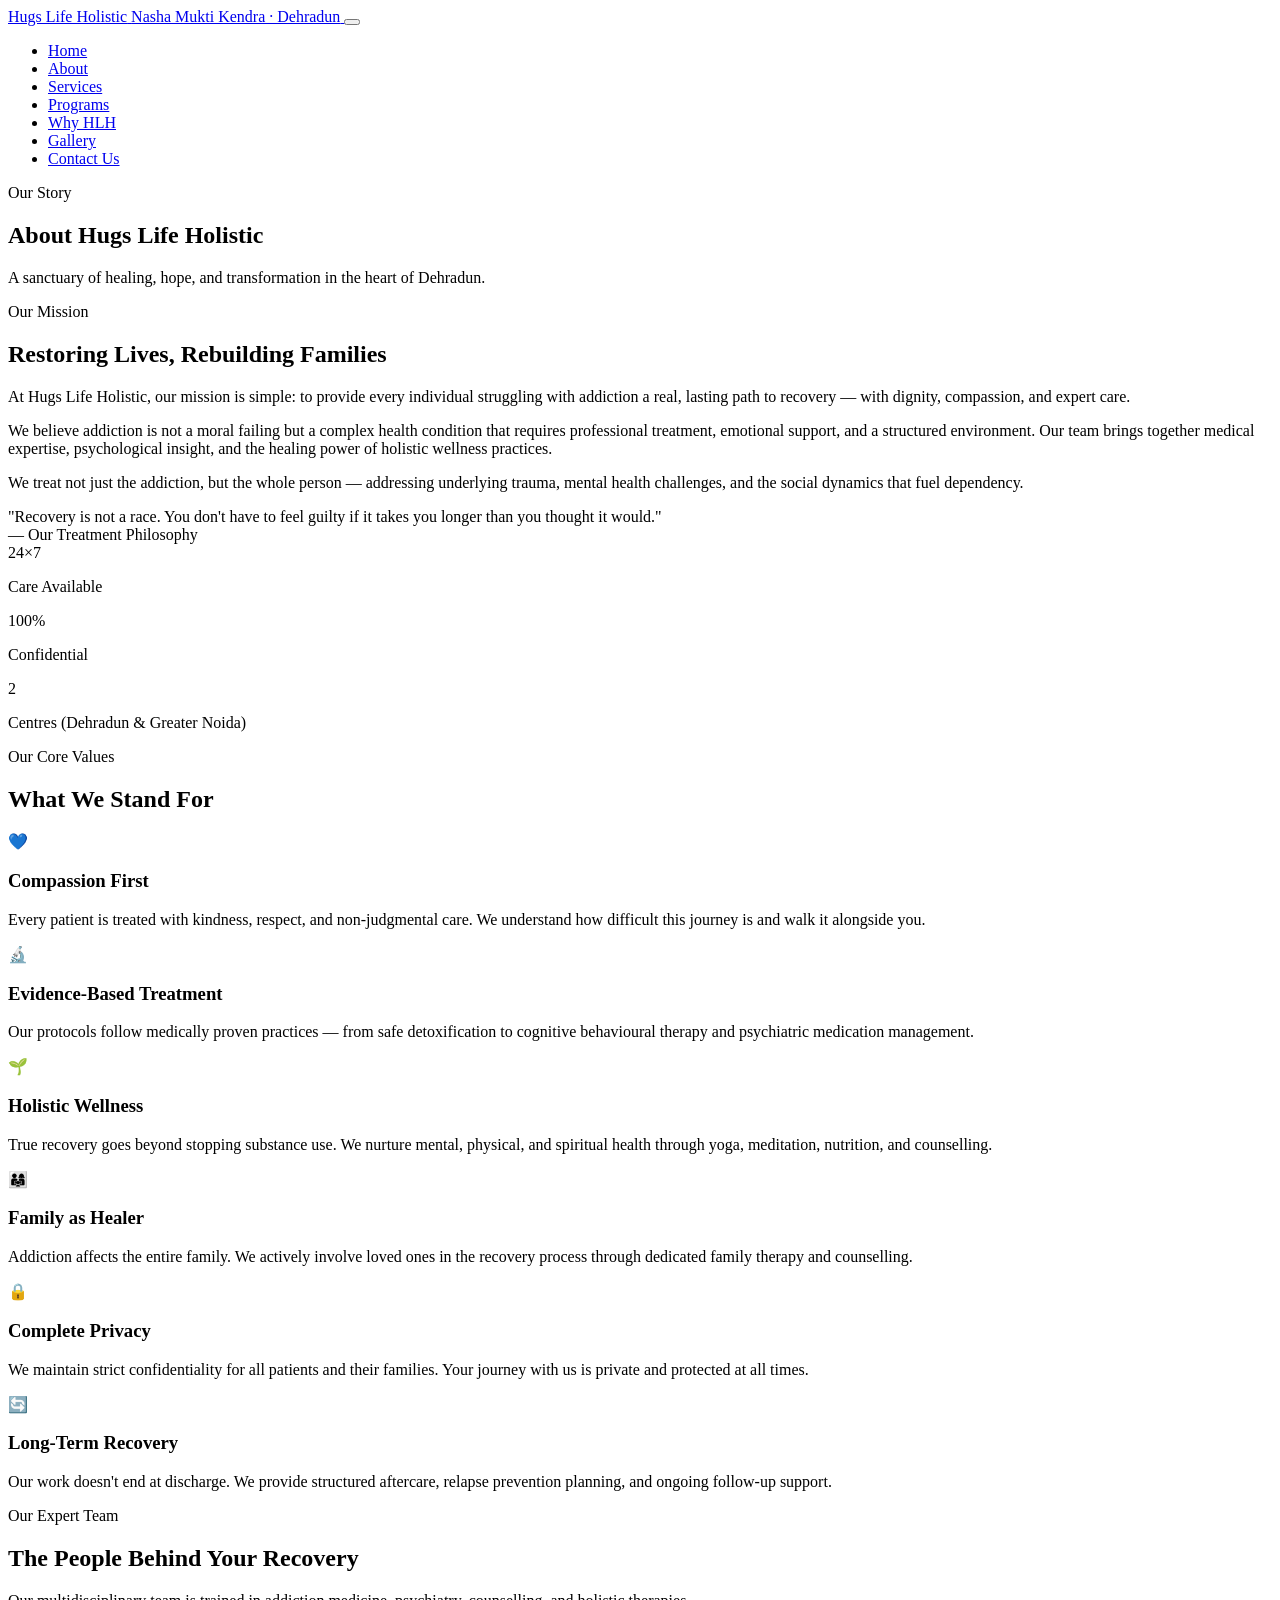
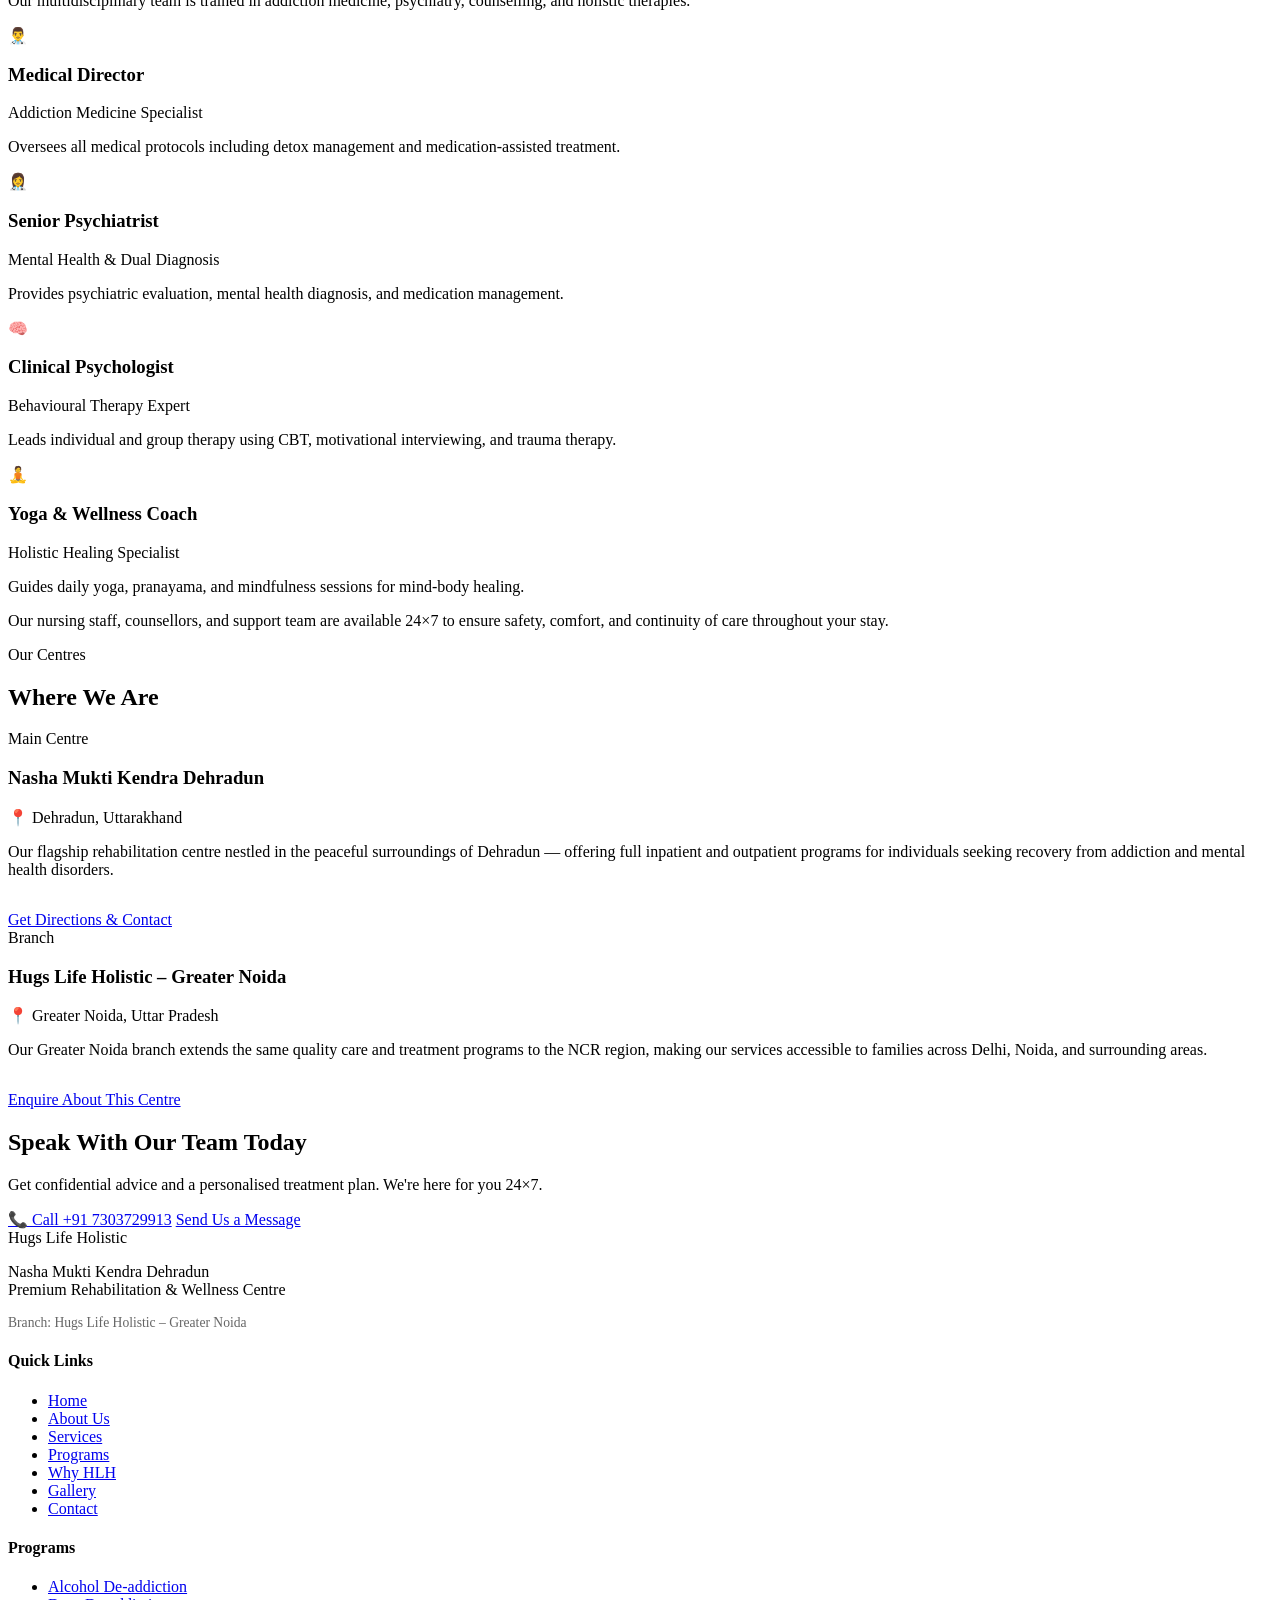
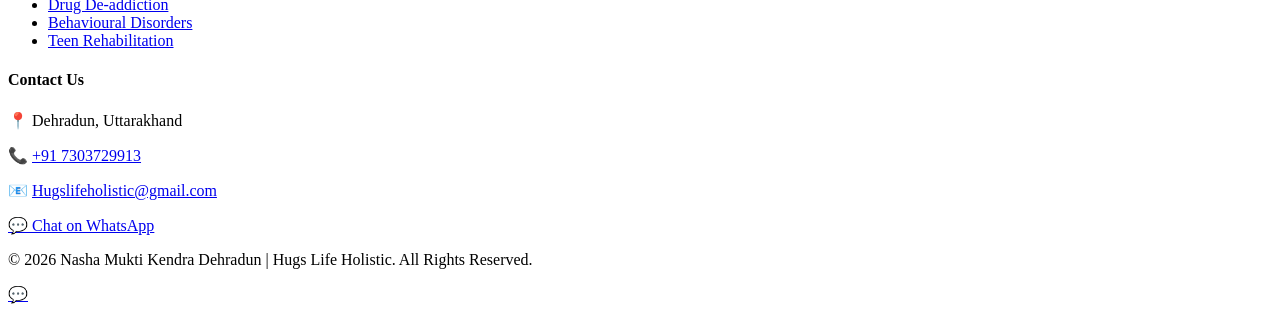
==== about.html @ ad721ff1 "Add files via upload" ====
<!DOCTYPE html>
<html lang="en">
<head>
<meta charset="UTF-8">
<meta name="viewport" content="width=device-width, initial-scale=1.0">
<title>About Us | Hugs Life Holistic – Nasha Mukti Kendra Dehradun</title>
<meta name="description" content="Learn about Hugs Life Holistic – our mission, values, and expert team dedicated to addiction recovery and holistic rehabilitation in Dehradun.">
<link rel="preconnect" href="https://fonts.googleapis.com">
<link rel="preconnect" href="https://fonts.gstatic.com" crossorigin>
<link href="https://fonts.googleapis.com/css2?family=Playfair+Display:wght@400;600;700&family=DM+Sans:wght@300;400;500;600&display=swap" rel="stylesheet">
<link rel="stylesheet" href="assets/style.css">
</head>
<body>

<nav class="navbar" id="navbar">
  <div class="nav-container">
    <a href="index.html" class="nav-logo">
      <span class="logo-main">Hugs Life Holistic</span>
      <span class="logo-sub">Nasha Mukti Kendra · Dehradun</span>
    </a>
    <button class="hamburger" id="hamburger" aria-label="Menu">
      <span></span><span></span><span></span>
    </button>
    <ul class="nav-links" id="navLinks">
      <li><a href="index.html">Home</a></li>
      <li><a href="about.html" class="active">About</a></li>
      <li><a href="services.html">Services</a></li>
      <li><a href="programs.html">Programs</a></li>
      <li><a href="why-hlh.html">Why HLH</a></li>
      <li><a href="gallery.html">Gallery</a></li>
      <li><a href="contact.html" class="nav-cta">Contact Us</a></li>
    </ul>
  </div>
</nav>

<!-- PAGE HERO -->
<section class="page-hero">
  <div class="container">
    <span class="section-tag">Our Story</span>
    <h1 class="page-hero-title">About Hugs Life Holistic</h1>
    <p class="page-hero-desc">A sanctuary of healing, hope, and transformation in the heart of Dehradun.</p>
  </div>
</section>

<!-- MISSION -->
<section class="section">
  <div class="container two-col">
    <div class="col-text fade-in">
      <span class="section-tag">Our Mission</span>
      <h2 class="section-title">Restoring Lives, Rebuilding Families</h2>
      <p>At Hugs Life Holistic, our mission is simple: to provide every individual struggling with addiction a real, lasting path to recovery — with dignity, compassion, and expert care.</p>
      <p>We believe addiction is not a moral failing but a complex health condition that requires professional treatment, emotional support, and a structured environment. Our team brings together medical expertise, psychological insight, and the healing power of holistic wellness practices.</p>
      <p>We treat not just the addiction, but the whole person — addressing underlying trauma, mental health challenges, and the social dynamics that fuel dependency.</p>
    </div>
    <div class="col-visual fade-in">
      <div class="visual-block">
        <div class="visual-quote">"Recovery is not a race. You don't have to feel guilty if it takes you longer than you thought it would."</div>
        <div class="visual-author">— Our Treatment Philosophy</div>
      </div>
      <div class="visual-stats-row">
        <div class="v-stat"><span>24×7</span><p>Care Available</p></div>
        <div class="v-stat"><span>100%</span><p>Confidential</p></div>
        <div class="v-stat"><span>2</span><p>Centres (Dehradun & Greater Noida)</p></div>
      </div>
    </div>
  </div>
</section>

<!-- VALUES -->
<section class="section bg-light">
  <div class="container">
    <div class="section-header fade-in">
      <span class="section-tag">Our Core Values</span>
      <h2 class="section-title">What We Stand For</h2>
    </div>
    <div class="values-grid fade-in">
      <div class="value-card">
        <div class="value-icon">💙</div>
        <h3>Compassion First</h3>
        <p>Every patient is treated with kindness, respect, and non-judgmental care. We understand how difficult this journey is and walk it alongside you.</p>
      </div>
      <div class="value-card">
        <div class="value-icon">🔬</div>
        <h3>Evidence-Based Treatment</h3>
        <p>Our protocols follow medically proven practices — from safe detoxification to cognitive behavioural therapy and psychiatric medication management.</p>
      </div>
      <div class="value-card">
        <div class="value-icon">🌱</div>
        <h3>Holistic Wellness</h3>
        <p>True recovery goes beyond stopping substance use. We nurture mental, physical, and spiritual health through yoga, meditation, nutrition, and counselling.</p>
      </div>
      <div class="value-card">
        <div class="value-icon">👨‍👩‍👧</div>
        <h3>Family as Healer</h3>
        <p>Addiction affects the entire family. We actively involve loved ones in the recovery process through dedicated family therapy and counselling.</p>
      </div>
      <div class="value-card">
        <div class="value-icon">🔒</div>
        <h3>Complete Privacy</h3>
        <p>We maintain strict confidentiality for all patients and their families. Your journey with us is private and protected at all times.</p>
      </div>
      <div class="value-card">
        <div class="value-icon">🔄</div>
        <h3>Long-Term Recovery</h3>
        <p>Our work doesn't end at discharge. We provide structured aftercare, relapse prevention planning, and ongoing follow-up support.</p>
      </div>
    </div>
  </div>
</section>

<!-- TEAM -->
<section class="section">
  <div class="container">
    <div class="section-header fade-in">
      <span class="section-tag">Our Expert Team</span>
      <h2 class="section-title">The People Behind Your Recovery</h2>
      <p class="section-desc">Our multidisciplinary team is trained in addiction medicine, psychiatry, counselling, and holistic therapies.</p>
    </div>
    <div class="team-grid fade-in">
      <div class="team-card">
        <div class="team-avatar">👨‍⚕️</div>
        <h3>Medical Director</h3>
        <p class="team-role">Addiction Medicine Specialist</p>
        <p>Oversees all medical protocols including detox management and medication-assisted treatment.</p>
      </div>
      <div class="team-card">
        <div class="team-avatar">👩‍⚕️</div>
        <h3>Senior Psychiatrist</h3>
        <p class="team-role">Mental Health & Dual Diagnosis</p>
        <p>Provides psychiatric evaluation, mental health diagnosis, and medication management.</p>
      </div>
      <div class="team-card">
        <div class="team-avatar">🧠</div>
        <h3>Clinical Psychologist</h3>
        <p class="team-role">Behavioural Therapy Expert</p>
        <p>Leads individual and group therapy using CBT, motivational interviewing, and trauma therapy.</p>
      </div>
      <div class="team-card">
        <div class="team-avatar">🧘</div>
        <h3>Yoga & Wellness Coach</h3>
        <p class="team-role">Holistic Healing Specialist</p>
        <p>Guides daily yoga, pranayama, and mindfulness sessions for mind-body healing.</p>
      </div>
    </div>
    <p class="team-note fade-in">Our nursing staff, counsellors, and support team are available 24×7 to ensure safety, comfort, and continuity of care throughout your stay.</p>
  </div>
</section>

<!-- BRANCHES -->
<section class="section bg-light">
  <div class="container">
    <div class="section-header fade-in">
      <span class="section-tag">Our Centres</span>
      <h2 class="section-title">Where We Are</h2>
    </div>
    <div class="branches-grid fade-in">
      <div class="branch-card primary-branch">
        <div class="branch-badge">Main Centre</div>
        <h3>Nasha Mukti Kendra Dehradun</h3>
        <p>📍 Dehradun, Uttarakhand</p>
        <p>Our flagship rehabilitation centre nestled in the peaceful surroundings of Dehradun — offering full inpatient and outpatient programs for individuals seeking recovery from addiction and mental health disorders.</p>
        <a href="contact.html" class="btn-primary" style="margin-top:1rem;display:inline-block">Get Directions & Contact</a>
      </div>
      <div class="branch-card">
        <div class="branch-badge secondary">Branch</div>
        <h3>Hugs Life Holistic – Greater Noida</h3>
        <p>📍 Greater Noida, Uttar Pradesh</p>
        <p>Our Greater Noida branch extends the same quality care and treatment programs to the NCR region, making our services accessible to families across Delhi, Noida, and surrounding areas.</p>
        <a href="contact.html" class="btn-outline" style="margin-top:1rem;display:inline-block">Enquire About This Centre</a>
      </div>
    </div>
  </div>
</section>

<!-- CTA -->
<section class="cta-banner">
  <div class="container">
    <div class="cta-content fade-in">
      <h2>Speak With Our Team Today</h2>
      <p>Get confidential advice and a personalised treatment plan. We're here for you 24×7.</p>
      <div class="cta-actions">
        <a href="tel:+917303729913" class="btn-white">📞 Call +91 7303729913</a>
        <a href="contact.html" class="btn-outline-white">Send Us a Message</a>
      </div>
    </div>
  </div>
</section>

<footer class="footer">
  <div class="container footer-grid">
    <div class="footer-brand">
      <div class="footer-logo">Hugs Life Holistic</div>
      <p>Nasha Mukti Kendra Dehradun<br>Premium Rehabilitation & Wellness Centre</p>
      <p style="margin-top:0.5rem;font-size:0.85rem;opacity:0.6">Branch: Hugs Life Holistic – Greater Noida</p>
    </div>
    <div class="footer-links">
      <h4>Quick Links</h4>
      <ul>
        <li><a href="index.html">Home</a></li>
        <li><a href="about.html">About Us</a></li>
        <li><a href="services.html">Services</a></li>
        <li><a href="programs.html">Programs</a></li>
        <li><a href="why-hlh.html">Why HLH</a></li>
        <li><a href="gallery.html">Gallery</a></li>
        <li><a href="contact.html">Contact</a></li>
      </ul>
    </div>
    <div class="footer-links">
      <h4>Programs</h4>
      <ul>
        <li><a href="programs.html">Alcohol De-addiction</a></li>
        <li><a href="programs.html">Drug De-addiction</a></li>
        <li><a href="programs.html">Behavioural Disorders</a></li>
        <li><a href="programs.html">Teen Rehabilitation</a></li>
      </ul>
    </div>
    <div class="footer-contact">
      <h4>Contact Us</h4>
      <p>📍 Dehradun, Uttarakhand</p>
      <p>📞 <a href="tel:+917303729913">+91 7303729913</a></p>
      <p>📧 <a href="mailto:Hugslifeholistic@gmail.com">Hugslifeholistic@gmail.com</a></p>
      <a href="https://wa.me/917303729913" class="whatsapp-btn" target="_blank">💬 Chat on WhatsApp</a>
    </div>
  </div>
  <div class="footer-bottom">
    <p>© 2026 Nasha Mukti Kendra Dehradun | Hugs Life Holistic. All Rights Reserved.</p>
  </div>
</footer>

<a href="https://wa.me/917303729913" class="floating-wa" target="_blank" title="WhatsApp Us">💬</a>
<script src="assets/main.js"></script>
</body>
</html>
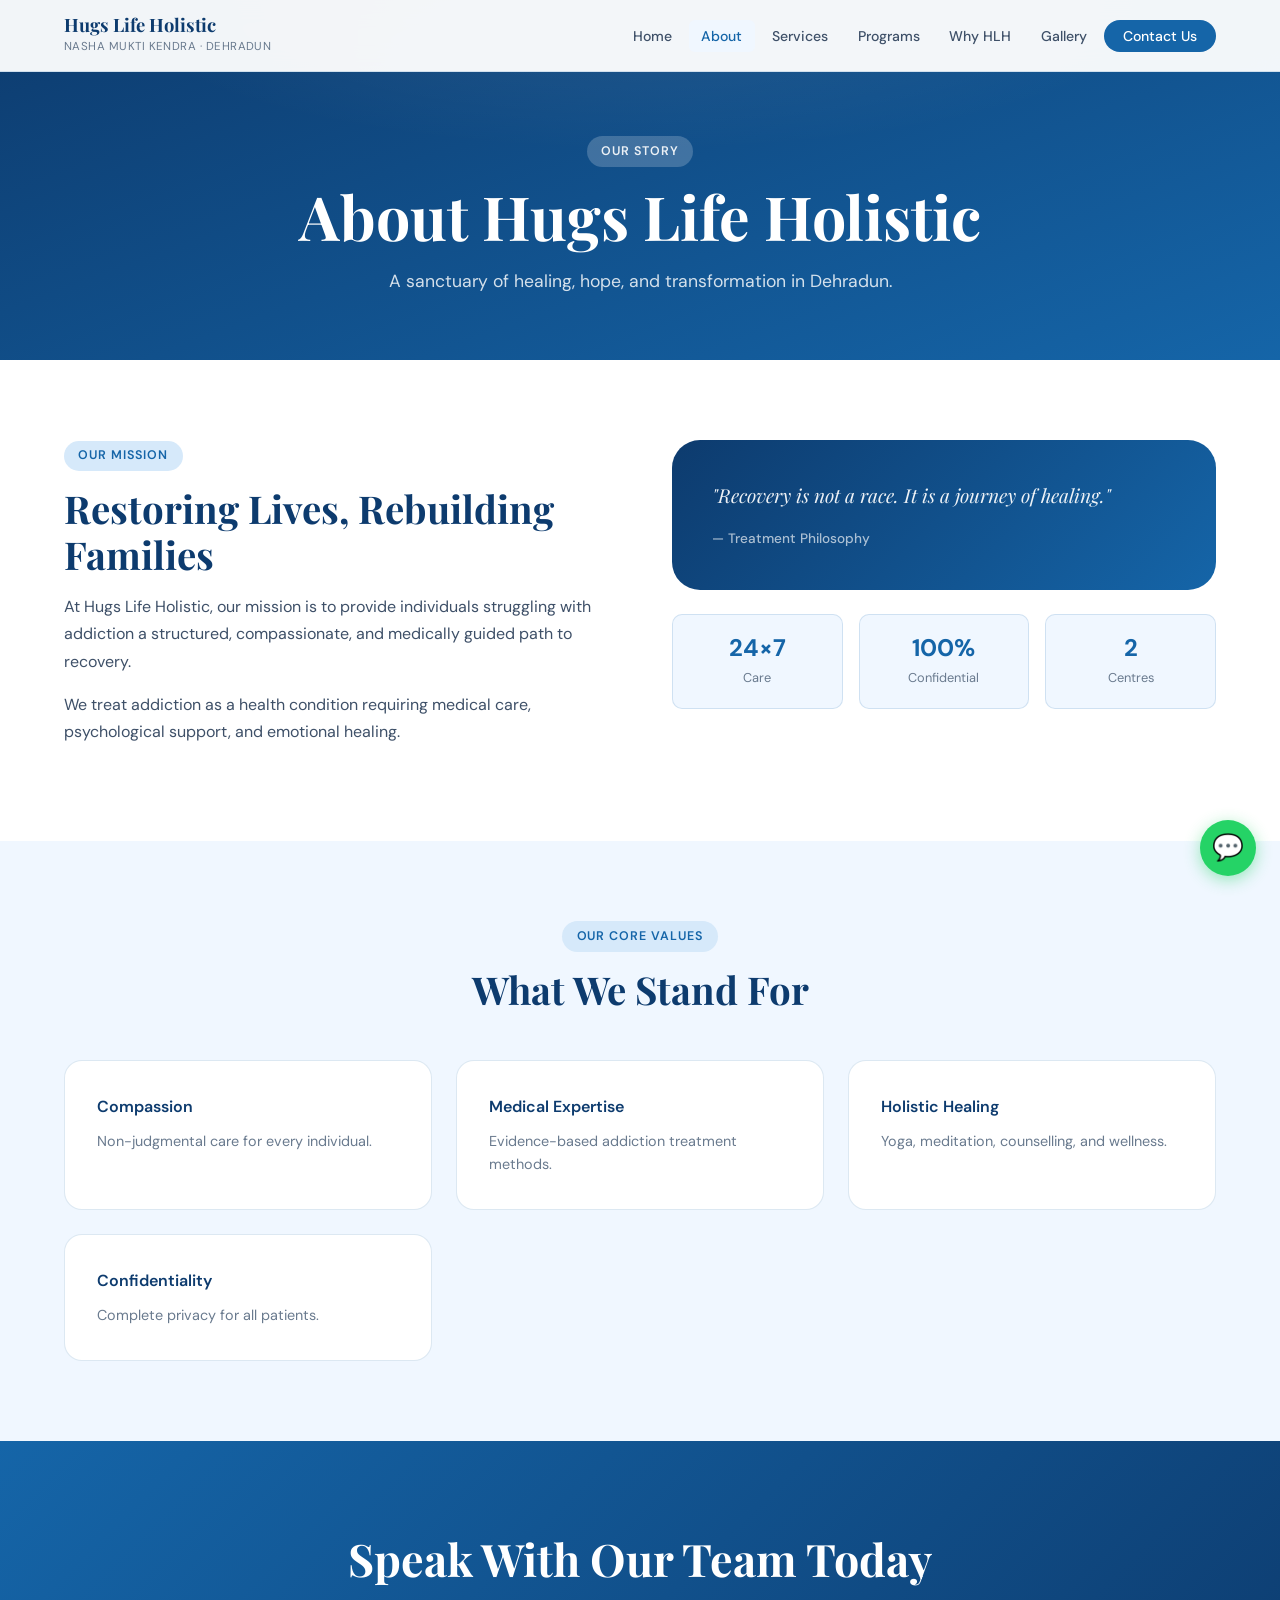
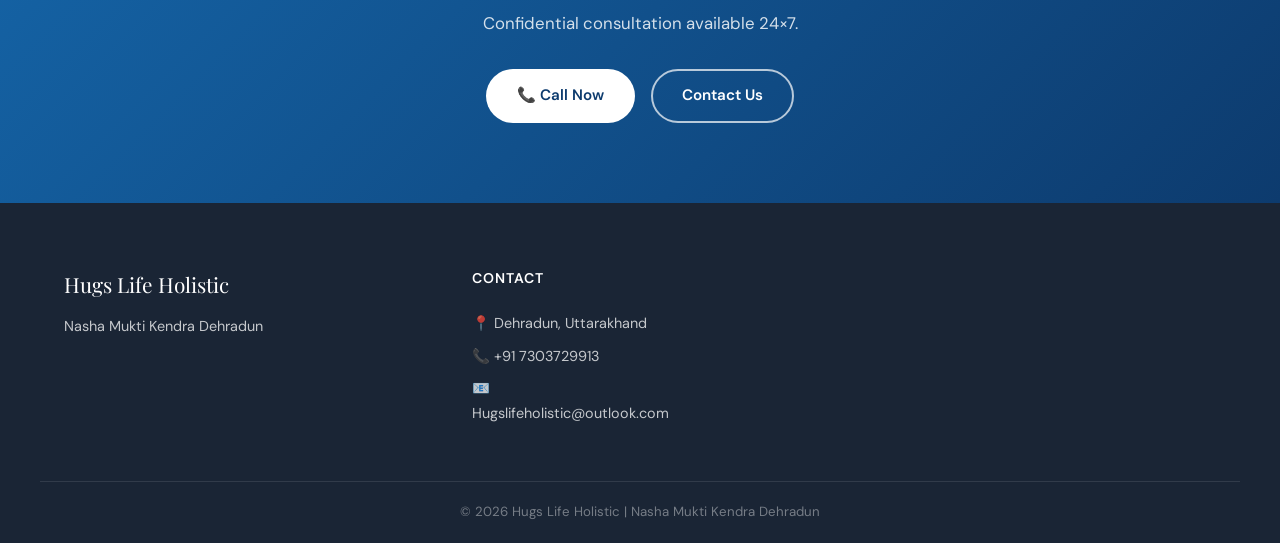
==== commit b58d8760: "Add canonical link to about.html Added canonical link for SEO optimization." ====
--- a/about.html
+++ b/about.html
@@ -1,15 +1,42 @@
 <!DOCTYPE html>
 <html lang="en">
 <head>
-<meta charset="UTF-8">
-<meta name="viewport" content="width=device-width, initial-scale=1.0">
-<title>About Us | Hugs Life Holistic – Nasha Mukti Kendra Dehradun</title>
-<meta name="description" content="Learn about Hugs Life Holistic – our mission, values, and expert team dedicated to addiction recovery and holistic rehabilitation in Dehradun.">
-<link rel="preconnect" href="https://fonts.googleapis.com">
-<link rel="preconnect" href="https://fonts.gstatic.com" crossorigin>
-<link href="https://fonts.googleapis.com/css2?family=Playfair+Display:wght@400;600;700&family=DM+Sans:wght@300;400;500;600&display=swap" rel="stylesheet">
-<link rel="stylesheet" href="assets/style.css">
+  <!-- Google tag (gtag.js) -->
+  <script async src="https://www.googletagmanager.com/gtag/js?id=G-EETZX2Q4TB"></script>
+  <script>
+    window.dataLayer = window.dataLayer || [];
+    function gtag(){dataLayer.push(arguments);}
+    gtag('js', new Date());
+    gtag('config', 'G-EETZX2Q4TB');
+  </script>
+
+  <link rel="icon" href="assets/favicon.png" type="image/png">
+
+  <meta charset="UTF-8">
+  <meta name="viewport" content="width=device-width, initial-scale=1.0">
+
+  <!-- SEO TITLE -->
+  <title>About Hugs Life Holistic | Best Nasha Mukti Kendra in Dehradun – Rehab & Recovery Centre</title>
+  <link rel="canonical" href="https://mcmasnu.github.io/Nashamuktikendradehradun/about.html">
+
+  <!-- SEO DESCRIPTION -->
+  <meta name="description" content="Learn about Hugs Life Holistic, a leading Nasha Mukti Kendra in Dehradun offering expert drug and alcohol addiction treatment, holistic rehabilitation, psychiatric care, and long-term recovery support.">
+
+  <!-- SEO KEYWORDS -->
+  <meta name="keywords" content="about nasha mukti kendra dehradun, rehab centre dehradun, alcohol rehab dehradun, drug de addiction centre dehradun, best rehab in dehradun, addiction treatment india, holistic rehab centre">
+
+  <!-- GEO SEO -->
+  <meta name="geo.region" content="IN-UK">
+  <meta name="geo.placename" content="Dehradun">
+  <meta name="author" content="Hugs Life Holistic">
+
+  <link rel="preconnect" href="https://fonts.googleapis.com">
+  <link rel="preconnect" href="https://fonts.gstatic.com" crossorigin>
+  <link href="https://fonts.googleapis.com/css2?family=Playfair+Display:wght@400;600;700&family=DM+Sans:wght@300;400;500;600&display=swap" rel="stylesheet">
+
+  <link rel="stylesheet" href="assets/style.css">
 </head>
+
 <body>
 
 <nav class="navbar" id="navbar">
@@ -38,8 +65,20 @@
   <div class="container">
     <span class="section-tag">Our Story</span>
     <h1 class="page-hero-title">About Hugs Life Holistic</h1>
-    <p class="page-hero-desc">A sanctuary of healing, hope, and transformation in the heart of Dehradun.</p>
+    <p class="page-hero-desc">A sanctuary of healing, hope, and transformation in Dehradun.</p>
   </div>
+</section>
+
+<!-- SEO CONTENT (HIDDEN FOR GOOGLE CONTEXT) -->
+<section style="display:none">
+  <h2>About Nasha Mukti Kendra in Dehradun</h2>
+  <p>Hugs Life Holistic provides professional addiction treatment in Dehradun including alcohol rehab, drug de-addiction, detoxification, counselling, and psychiatric care.</p>
+
+  <h2>Best Rehab Centre in Dehradun</h2>
+  <p>We offer structured recovery programs designed for long-term healing through medical and holistic approaches.</p>
+
+  <h2>Alcohol & Drug Rehabilitation Services</h2>
+  <p>Our programs focus on safe detox, mental health support, relapse prevention, and family counselling.</p>
 </section>
 
 <!-- MISSION -->
@@ -48,19 +87,19 @@
     <div class="col-text fade-in">
       <span class="section-tag">Our Mission</span>
       <h2 class="section-title">Restoring Lives, Rebuilding Families</h2>
-      <p>At Hugs Life Holistic, our mission is simple: to provide every individual struggling with addiction a real, lasting path to recovery — with dignity, compassion, and expert care.</p>
-      <p>We believe addiction is not a moral failing but a complex health condition that requires professional treatment, emotional support, and a structured environment. Our team brings together medical expertise, psychological insight, and the healing power of holistic wellness practices.</p>
-      <p>We treat not just the addiction, but the whole person — addressing underlying trauma, mental health challenges, and the social dynamics that fuel dependency.</p>
+      <p>At Hugs Life Holistic, our mission is to provide individuals struggling with addiction a structured, compassionate, and medically guided path to recovery.</p>
+      <p>We treat addiction as a health condition requiring medical care, psychological support, and emotional healing.</p>
     </div>
+
     <div class="col-visual fade-in">
       <div class="visual-block">
-        <div class="visual-quote">"Recovery is not a race. You don't have to feel guilty if it takes you longer than you thought it would."</div>
-        <div class="visual-author">— Our Treatment Philosophy</div>
+        <div class="visual-quote">"Recovery is not a race. It is a journey of healing."</div>
+        <div class="visual-author">— Treatment Philosophy</div>
       </div>
       <div class="visual-stats-row">
-        <div class="v-stat"><span>24×7</span><p>Care Available</p></div>
+        <div class="v-stat"><span>24×7</span><p>Care</p></div>
         <div class="v-stat"><span>100%</span><p>Confidential</p></div>
-        <div class="v-stat"><span>2</span><p>Centres (Dehradun & Greater Noida)</p></div>
+        <div class="v-stat"><span>2</span><p>Centres</p></div>
       </div>
     </div>
   </div>
@@ -73,100 +112,26 @@
       <span class="section-tag">Our Core Values</span>
       <h2 class="section-title">What We Stand For</h2>
     </div>
+
     <div class="values-grid fade-in">
       <div class="value-card">
-        <div class="value-icon">💙</div>
-        <h3>Compassion First</h3>
-        <p>Every patient is treated with kindness, respect, and non-judgmental care. We understand how difficult this journey is and walk it alongside you.</p>
+        <h3>Compassion</h3>
+        <p>Non-judgmental care for every individual.</p>
       </div>
+
       <div class="value-card">
-        <div class="value-icon">🔬</div>
-        <h3>Evidence-Based Treatment</h3>
-        <p>Our protocols follow medically proven practices — from safe detoxification to cognitive behavioural therapy and psychiatric medication management.</p>
+        <h3>Medical Expertise</h3>
+        <p>Evidence-based addiction treatment methods.</p>
       </div>
+
       <div class="value-card">
-        <div class="value-icon">🌱</div>
-        <h3>Holistic Wellness</h3>
-        <p>True recovery goes beyond stopping substance use. We nurture mental, physical, and spiritual health through yoga, meditation, nutrition, and counselling.</p>
+        <h3>Holistic Healing</h3>
+        <p>Yoga, meditation, counselling, and wellness.</p>
       </div>
+
       <div class="value-card">
-        <div class="value-icon">👨‍👩‍👧</div>
-        <h3>Family as Healer</h3>
-        <p>Addiction affects the entire family. We actively involve loved ones in the recovery process through dedicated family therapy and counselling.</p>
-      </div>
-      <div class="value-card">
-        <div class="value-icon">🔒</div>
-        <h3>Complete Privacy</h3>
-        <p>We maintain strict confidentiality for all patients and their families. Your journey with us is private and protected at all times.</p>
-      </div>
-      <div class="value-card">
-        <div class="value-icon">🔄</div>
-        <h3>Long-Term Recovery</h3>
-        <p>Our work doesn't end at discharge. We provide structured aftercare, relapse prevention planning, and ongoing follow-up support.</p>
-      </div>
-    </div>
-  </div>
-</section>
-
-<!-- TEAM -->
-<section class="section">
-  <div class="container">
-    <div class="section-header fade-in">
-      <span class="section-tag">Our Expert Team</span>
-      <h2 class="section-title">The People Behind Your Recovery</h2>
-      <p class="section-desc">Our multidisciplinary team is trained in addiction medicine, psychiatry, counselling, and holistic therapies.</p>
-    </div>
-    <div class="team-grid fade-in">
-      <div class="team-card">
-        <div class="team-avatar">👨‍⚕️</div>
-        <h3>Medical Director</h3>
-        <p class="team-role">Addiction Medicine Specialist</p>
-        <p>Oversees all medical protocols including detox management and medication-assisted treatment.</p>
-      </div>
-      <div class="team-card">
-        <div class="team-avatar">👩‍⚕️</div>
-        <h3>Senior Psychiatrist</h3>
-        <p class="team-role">Mental Health & Dual Diagnosis</p>
-        <p>Provides psychiatric evaluation, mental health diagnosis, and medication management.</p>
-      </div>
-      <div class="team-card">
-        <div class="team-avatar">🧠</div>
-        <h3>Clinical Psychologist</h3>
-        <p class="team-role">Behavioural Therapy Expert</p>
-        <p>Leads individual and group therapy using CBT, motivational interviewing, and trauma therapy.</p>
-      </div>
-      <div class="team-card">
-        <div class="team-avatar">🧘</div>
-        <h3>Yoga & Wellness Coach</h3>
-        <p class="team-role">Holistic Healing Specialist</p>
-        <p>Guides daily yoga, pranayama, and mindfulness sessions for mind-body healing.</p>
-      </div>
-    </div>
-    <p class="team-note fade-in">Our nursing staff, counsellors, and support team are available 24×7 to ensure safety, comfort, and continuity of care throughout your stay.</p>
-  </div>
-</section>
-
-<!-- BRANCHES -->
-<section class="section bg-light">
-  <div class="container">
-    <div class="section-header fade-in">
-      <span class="section-tag">Our Centres</span>
-      <h2 class="section-title">Where We Are</h2>
-    </div>
-    <div class="branches-grid fade-in">
-      <div class="branch-card primary-branch">
-        <div class="branch-badge">Main Centre</div>
-        <h3>Nasha Mukti Kendra Dehradun</h3>
-        <p>📍 Dehradun, Uttarakhand</p>
-        <p>Our flagship rehabilitation centre nestled in the peaceful surroundings of Dehradun — offering full inpatient and outpatient programs for individuals seeking recovery from addiction and mental health disorders.</p>
-        <a href="contact.html" class="btn-primary" style="margin-top:1rem;display:inline-block">Get Directions & Contact</a>
-      </div>
-      <div class="branch-card">
-        <div class="branch-badge secondary">Branch</div>
-        <h3>Hugs Life Holistic – Greater Noida</h3>
-        <p>📍 Greater Noida, Uttar Pradesh</p>
-        <p>Our Greater Noida branch extends the same quality care and treatment programs to the NCR region, making our services accessible to families across Delhi, Noida, and surrounding areas.</p>
-        <a href="contact.html" class="btn-outline" style="margin-top:1rem;display:inline-block">Enquire About This Centre</a>
+        <h3>Confidentiality</h3>
+        <p>Complete privacy for all patients.</p>
       </div>
     </div>
   </div>
@@ -177,10 +142,10 @@
   <div class="container">
     <div class="cta-content fade-in">
       <h2>Speak With Our Team Today</h2>
-      <p>Get confidential advice and a personalised treatment plan. We're here for you 24×7.</p>
+      <p>Confidential consultation available 24×7.</p>
       <div class="cta-actions">
-        <a href="tel:+917303729913" class="btn-white">📞 Call +91 7303729913</a>
-        <a href="contact.html" class="btn-outline-white">Send Us a Message</a>
+        <a href="tel:+917303729913" class="btn-white">📞 Call Now</a>
+        <a href="contact.html" class="btn-outline-white">Contact Us</a>
       </div>
     </div>
   </div>
@@ -190,44 +155,24 @@
   <div class="container footer-grid">
     <div class="footer-brand">
       <div class="footer-logo">Hugs Life Holistic</div>
-      <p>Nasha Mukti Kendra Dehradun<br>Premium Rehabilitation & Wellness Centre</p>
-      <p style="margin-top:0.5rem;font-size:0.85rem;opacity:0.6">Branch: Hugs Life Holistic – Greater Noida</p>
+      <p>Nasha Mukti Kendra Dehradun</p>
     </div>
-    <div class="footer-links">
-      <h4>Quick Links</h4>
-      <ul>
-        <li><a href="index.html">Home</a></li>
-        <li><a href="about.html">About Us</a></li>
-        <li><a href="services.html">Services</a></li>
-        <li><a href="programs.html">Programs</a></li>
-        <li><a href="why-hlh.html">Why HLH</a></li>
-        <li><a href="gallery.html">Gallery</a></li>
-        <li><a href="contact.html">Contact</a></li>
-      </ul>
-    </div>
-    <div class="footer-links">
-      <h4>Programs</h4>
-      <ul>
-        <li><a href="programs.html">Alcohol De-addiction</a></li>
-        <li><a href="programs.html">Drug De-addiction</a></li>
-        <li><a href="programs.html">Behavioural Disorders</a></li>
-        <li><a href="programs.html">Teen Rehabilitation</a></li>
-      </ul>
-    </div>
+
     <div class="footer-contact">
-      <h4>Contact Us</h4>
+      <h4>Contact</h4>
       <p>📍 Dehradun, Uttarakhand</p>
       <p>📞 <a href="tel:+917303729913">+91 7303729913</a></p>
-      <p>📧 <a href="mailto:Hugslifeholistic@gmail.com">Hugslifeholistic@gmail.com</a></p>
-      <a href="https://wa.me/917303729913" class="whatsapp-btn" target="_blank">💬 Chat on WhatsApp</a>
+      <p>📧 Hugslifeholistic@outlook.com </p>
     </div>
   </div>
+
   <div class="footer-bottom">
-    <p>© 2026 Nasha Mukti Kendra Dehradun | Hugs Life Holistic. All Rights Reserved.</p>
+    <p>© 2026 Hugs Life Holistic | Nasha Mukti Kendra Dehradun</p>
   </div>
 </footer>
 
-<a href="https://wa.me/917303729913" class="floating-wa" target="_blank" title="WhatsApp Us">💬</a>
+<a href="https://wa.me/917303729913" class="floating-wa" target="_blank">💬</a>
+
 <script src="assets/main.js"></script>
 </body>
 </html>
--- a/assets/style.css
+++ b/assets/style.css
@@ -0,0 +1,1772 @@
+/* ================================================
+   HUGS LIFE HOLISTIC – Main Stylesheet
+   Calm Blue & White Theme
+   ================================================ */
+
+:root {
+  --blue-deep:    #0D3B6E;
+  --blue-mid:     #1565A8;
+  --blue-light:   #2E82C8;
+  --blue-pale:    #D6E9FA;
+  --blue-faint:   #F0F7FF;
+  --white:        #FFFFFF;
+  --off-white:    #F8FAFD;
+  --text-dark:    #1A2535;
+  --text-mid:     #3E5068;
+  --text-light:   #697A8E;
+  --border:       rgba(21, 101, 168, 0.15);
+  --shadow:       0 4px 24px rgba(13, 59, 110, 0.10);
+  --shadow-sm:    0 2px 10px rgba(13, 59, 110, 0.07);
+  --radius:       10px;
+  --radius-lg:    18px;
+  --radius-xl:    28px;
+  --font-display: 'Playfair Display', Georgia, serif;
+  --font-body:    'DM Sans', system-ui, sans-serif;
+  --nav-h:        72px;
+  --transition:   0.28s cubic-bezier(0.4, 0, 0.2, 1);
+}
+
+*, *::before, *::after { box-sizing: border-box; margin: 0; padding: 0; }
+
+html { scroll-behavior: smooth; }
+
+body {
+  font-family: var(--font-body);
+  font-size: 1rem;
+  color: var(--text-dark);
+  background: var(--white);
+  line-height: 1.7;
+  -webkit-font-smoothing: antialiased;
+}
+
+img { max-width: 100%; height: auto; display: block; }
+
+a { color: inherit; text-decoration: none; }
+
+ul { list-style: none; }
+
+/* ============ LAYOUT ============ */
+.container {
+  max-width: 1200px;
+  margin: 0 auto;
+  padding: 0 1.5rem;
+}
+
+.section {
+  padding: 5rem 0;
+}
+
+.bg-light { background: var(--blue-faint); }
+
+.center { text-align: center; }
+
+.two-col {
+  display: grid;
+  grid-template-columns: 1fr 1fr;
+  gap: 4rem;
+  align-items: start;
+}
+
+.two-col.reverse { direction: rtl; }
+.two-col.reverse > * { direction: ltr; }
+
+/* ============ NAVBAR ============ */
+.navbar {
+  position: fixed;
+  top: 0; left: 0; right: 0;
+  height: var(--nav-h);
+  background: rgba(255,255,255,0.95);
+  backdrop-filter: blur(12px);
+  -webkit-backdrop-filter: blur(12px);
+  border-bottom: 1px solid var(--border);
+  z-index: 1000;
+  transition: box-shadow var(--transition);
+}
+
+.navbar.scrolled {
+  box-shadow: var(--shadow-sm);
+}
+
+.nav-container {
+  max-width: 1200px;
+  margin: 0 auto;
+  padding: 0 1.5rem;
+  height: 100%;
+  display: flex;
+  align-items: center;
+  justify-content: space-between;
+  gap: 1rem;
+}
+
+.nav-logo {
+  display: flex;
+  flex-direction: column;
+  gap: 1px;
+  text-decoration: none;
+}
+
+.logo-main {
+  font-family: var(--font-display);
+  font-size: 1.15rem;
+  font-weight: 700;
+  color: var(--blue-deep);
+  line-height: 1.2;
+}
+
+.logo-sub {
+  font-size: 0.72rem;
+  color: var(--text-light);
+  letter-spacing: 0.04em;
+  text-transform: uppercase;
+}
+
+.nav-links {
+  display: flex;
+  align-items: center;
+  gap: 0.25rem;
+  list-style: none;
+}
+
+.nav-links li a {
+  padding: 0.45rem 0.8rem;
+  border-radius: 6px;
+  font-size: 0.88rem;
+  font-weight: 500;
+  color: var(--text-mid);
+  transition: all var(--transition);
+  white-space: nowrap;
+}
+
+.nav-links li a:hover,
+.nav-links li a.active {
+  color: var(--blue-mid);
+  background: var(--blue-faint);
+}
+
+.nav-links li a.nav-cta {
+  background: var(--blue-mid);
+  color: var(--white);
+  padding: 0.45rem 1.2rem;
+  border-radius: 999px;
+}
+
+.nav-links li a.nav-cta:hover {
+  background: var(--blue-deep);
+  color: var(--white);
+}
+
+.hamburger {
+  display: none;
+  flex-direction: column;
+  justify-content: center;
+  gap: 5px;
+  width: 36px;
+  height: 36px;
+  background: none;
+  border: none;
+  cursor: pointer;
+  padding: 4px;
+}
+
+.hamburger span {
+  display: block;
+  height: 2px;
+  background: var(--blue-deep);
+  border-radius: 2px;
+  transition: all var(--transition);
+}
+
+/* ============ HERO ============ */
+.hero {
+  min-height: 100vh;
+  display: flex;
+  flex-direction: column;
+  justify-content: center;
+  position: relative;
+  overflow: hidden;
+  padding: calc(var(--nav-h) + 3rem) 1.5rem 5rem;
+  background: linear-gradient(160deg, #EAF4FD 0%, #FFFFFF 50%, #F0F7FF 100%);
+}
+
+.hero-bg {
+  position: absolute;
+  inset: 0;
+  background:
+    radial-gradient(ellipse 60% 50% at 80% 30%, rgba(46, 130, 200, 0.12) 0%, transparent 60%),
+    radial-gradient(ellipse 40% 40% at 20% 80%, rgba(21, 101, 168, 0.08) 0%, transparent 60%);
+  pointer-events: none;
+}
+
+.hero-content {
+  position: relative;
+  max-width: 760px;
+  margin: 0 auto;
+  text-align: center;
+}
+
+.hero-badge {
+  display: inline-block;
+  padding: 0.35rem 1rem;
+  background: var(--blue-pale);
+  color: var(--blue-mid);
+  border-radius: 999px;
+  font-size: 0.82rem;
+  font-weight: 600;
+  letter-spacing: 0.05em;
+  text-transform: uppercase;
+  margin-bottom: 1.5rem;
+}
+
+.hero-title {
+  font-family: var(--font-display);
+  font-size: clamp(2.8rem, 6vw, 5rem);
+  font-weight: 700;
+  line-height: 1.1;
+  color: var(--blue-deep);
+  margin-bottom: 1.5rem;
+}
+
+.hero-title em {
+  font-style: italic;
+  color: var(--blue-light);
+}
+
+.hero-desc {
+  font-size: 1.15rem;
+  color: var(--text-mid);
+  max-width: 580px;
+  margin: 0 auto 2.5rem;
+  line-height: 1.75;
+}
+
+.hero-actions {
+  display: flex;
+  gap: 1rem;
+  justify-content: center;
+  flex-wrap: wrap;
+  margin-bottom: 3rem;
+}
+
+.hero-stats {
+  display: flex;
+  align-items: center;
+  justify-content: center;
+  gap: 2rem;
+  padding: 1.5rem 2rem;
+  background: white;
+  border: 1px solid var(--border);
+  border-radius: var(--radius-xl);
+  box-shadow: var(--shadow-sm);
+  flex-wrap: wrap;
+}
+
+.stat { text-align: center; }
+.stat-num { display: block; font-size: 1.3rem; font-weight: 700; color: var(--blue-mid); }
+.stat-label { display: block; font-size: 0.8rem; color: var(--text-light); margin-top: 2px; }
+.stat-divider { width: 1px; height: 40px; background: var(--border); }
+
+.hero-scroll {
+  position: absolute;
+  bottom: 2rem;
+  left: 50%;
+  transform: translateX(-50%);
+  font-size: 0.8rem;
+  color: var(--text-light);
+  animation: bounce 2s ease-in-out infinite;
+}
+
+@keyframes bounce {
+  0%, 100% { transform: translateX(-50%) translateY(0); }
+  50% { transform: translateX(-50%) translateY(6px); }
+}
+
+/* ============ MARQUEE ============ */
+.marquee-strip {
+  background: var(--blue-deep);
+  color: white;
+  padding: 0.9rem 0;
+  overflow: hidden;
+}
+
+.marquee-track {
+  display: flex;
+  gap: 0;
+  white-space: nowrap;
+  animation: marquee 30s linear infinite;
+}
+
+.marquee-track span { padding: 0 1.2rem; font-size: 0.88rem; font-weight: 500; letter-spacing: 0.02em; }
+.marquee-track .dot { color: rgba(255,255,255,0.5); padding: 0; }
+
+@keyframes marquee {
+  from { transform: translateX(0); }
+  to { transform: translateX(-50%); }
+}
+
+/* ============ BUTTONS ============ */
+.btn-primary {
+  display: inline-block;
+  padding: 0.75rem 1.8rem;
+  background: var(--blue-mid);
+  color: white;
+  border-radius: 999px;
+  font-weight: 600;
+  font-size: 0.95rem;
+  transition: all var(--transition);
+  border: 2px solid transparent;
+}
+
+.btn-primary:hover {
+  background: var(--blue-deep);
+  transform: translateY(-2px);
+  box-shadow: 0 6px 20px rgba(21, 101, 168, 0.35);
+}
+
+.btn-outline {
+  display: inline-block;
+  padding: 0.75rem 1.8rem;
+  background: transparent;
+  color: var(--blue-mid);
+  border: 2px solid var(--blue-mid);
+  border-radius: 999px;
+  font-weight: 600;
+  font-size: 0.95rem;
+  transition: all var(--transition);
+}
+
+.btn-outline:hover {
+  background: var(--blue-faint);
+  transform: translateY(-2px);
+}
+
+.btn-outline-dark {
+  display: inline-block;
+  padding: 0.75rem 1.8rem;
+  background: transparent;
+  color: var(--blue-deep);
+  border: 2px solid var(--blue-deep);
+  border-radius: 999px;
+  font-weight: 600;
+  font-size: 0.95rem;
+  transition: all var(--transition);
+}
+
+.btn-outline-dark:hover {
+  background: var(--blue-deep);
+  color: white;
+  transform: translateY(-2px);
+}
+
+.btn-white {
+  display: inline-block;
+  padding: 0.75rem 1.8rem;
+  background: white;
+  color: var(--blue-deep);
+  border-radius: 999px;
+  font-weight: 600;
+  font-size: 0.95rem;
+  transition: all var(--transition);
+  border: 2px solid transparent;
+}
+
+.btn-white:hover {
+  background: var(--blue-pale);
+  transform: translateY(-2px);
+}
+
+.btn-outline-white {
+  display: inline-block;
+  padding: 0.75rem 1.8rem;
+  background: transparent;
+  color: white;
+  border: 2px solid rgba(255,255,255,0.7);
+  border-radius: 999px;
+  font-weight: 600;
+  font-size: 0.95rem;
+  transition: all var(--transition);
+}
+
+.btn-outline-white:hover {
+  background: rgba(255,255,255,0.15);
+  border-color: white;
+  transform: translateY(-2px);
+}
+
+.btn-text {
+  display: inline-flex;
+  align-items: center;
+  gap: 0.3rem;
+  color: var(--blue-mid);
+  font-weight: 600;
+  font-size: 0.95rem;
+  transition: gap var(--transition);
+}
+
+.btn-text:hover { gap: 0.6rem; }
+
+/* ============ SECTION HEADERS ============ */
+.section-tag {
+  display: inline-block;
+  font-size: 0.78rem;
+  font-weight: 600;
+  letter-spacing: 0.08em;
+  text-transform: uppercase;
+  color: var(--blue-mid);
+  background: var(--blue-pale);
+  padding: 0.3rem 0.9rem;
+  border-radius: 999px;
+  margin-bottom: 0.85rem;
+}
+
+.section-title {
+  font-family: var(--font-display);
+  font-size: clamp(1.7rem, 3vw, 2.5rem);
+  font-weight: 700;
+  color: var(--blue-deep);
+  line-height: 1.2;
+  margin-bottom: 1rem;
+}
+
+.section-desc {
+  font-size: 1.05rem;
+  color: var(--text-mid);
+  max-width: 600px;
+  margin: 0 auto 0.5rem;
+}
+
+.section-header {
+  text-align: center;
+  margin-bottom: 3rem;
+}
+
+/* ============ PAGE HERO ============ */
+.page-hero {
+  background: linear-gradient(160deg, var(--blue-deep) 0%, var(--blue-mid) 100%);
+  padding: calc(var(--nav-h) + 4rem) 1.5rem 4rem;
+  text-align: center;
+  position: relative;
+  overflow: hidden;
+}
+
+.page-hero::before {
+  content: '';
+  position: absolute;
+  inset: 0;
+  background: radial-gradient(ellipse 60% 60% at 50% 0%, rgba(255,255,255,0.08) 0%, transparent 70%);
+}
+
+.page-hero .section-tag {
+  background: rgba(255,255,255,0.2);
+  color: rgba(255,255,255,0.9);
+}
+
+.page-hero-title {
+  font-family: var(--font-display);
+  font-size: clamp(2.2rem, 5vw, 3.8rem);
+  font-weight: 700;
+  color: white;
+  line-height: 1.15;
+  margin-bottom: 1rem;
+  position: relative;
+}
+
+.page-hero-desc {
+  font-size: 1.1rem;
+  color: rgba(255,255,255,0.82);
+  max-width: 600px;
+  margin: 0 auto;
+  position: relative;
+}
+
+/* ============ INTRO SECTION ============ */
+.col-text p {
+  color: var(--text-mid);
+  margin-bottom: 1rem;
+  font-size: 1rem;
+}
+
+.col-text strong { color: var(--blue-deep); }
+
+.col-cards {
+  display: grid;
+  grid-template-columns: 1fr 1fr;
+  gap: 1rem;
+}
+
+.info-card {
+  background: var(--blue-faint);
+  border: 1px solid var(--border);
+  border-radius: var(--radius-lg);
+  padding: 1.4rem;
+  transition: transform var(--transition), box-shadow var(--transition);
+}
+
+.info-card:hover {
+  transform: translateY(-3px);
+  box-shadow: var(--shadow);
+}
+
+.info-icon {
+  font-size: 1.6rem;
+  margin-bottom: 0.6rem;
+}
+
+.info-card h3 {
+  font-size: 0.95rem;
+  font-weight: 600;
+  color: var(--blue-deep);
+  margin-bottom: 0.4rem;
+}
+
+.info-card p {
+  font-size: 0.88rem;
+  color: var(--text-light);
+  line-height: 1.6;
+}
+
+/* ============ SERVICES GRID ============ */
+.services-grid {
+  display: grid;
+  grid-template-columns: repeat(3, 1fr);
+  gap: 1.5rem;
+}
+
+.service-card {
+  background: white;
+  border: 1px solid var(--border);
+  border-radius: var(--radius-lg);
+  padding: 2rem 1.5rem;
+  transition: all var(--transition);
+  position: relative;
+  overflow: hidden;
+}
+
+.service-card::before {
+  content: '';
+  position: absolute;
+  top: 0; left: 0; right: 0;
+  height: 3px;
+  background: linear-gradient(90deg, var(--blue-light), var(--blue-mid));
+  transform: scaleX(0);
+  transition: transform var(--transition);
+}
+
+.service-card:hover::before { transform: scaleX(1); }
+
+.service-card:hover {
+  transform: translateY(-4px);
+  box-shadow: var(--shadow);
+  border-color: var(--blue-pale);
+}
+
+.service-num {
+  font-size: 2.5rem;
+  font-weight: 800;
+  color: var(--blue-pale);
+  font-family: var(--font-display);
+  line-height: 1;
+  margin-bottom: 0.75rem;
+}
+
+.service-card h3 {
+  font-size: 1.05rem;
+  font-weight: 600;
+  color: var(--blue-deep);
+  margin-bottom: 0.6rem;
+}
+
+.service-card p {
+  font-size: 0.9rem;
+  color: var(--text-light);
+  line-height: 1.65;
+}
+
+/* ============ WHY STRIP ============ */
+.why-strip { background: var(--blue-deep); }
+.why-strip .section-tag { background: rgba(255,255,255,0.15); color: rgba(255,255,255,0.9); }
+.why-strip .section-title { color: white; }
+
+.why-grid {
+  display: grid;
+  grid-template-columns: repeat(4, 1fr);
+  gap: 1.5rem;
+  margin-bottom: 2rem;
+}
+
+.why-item {
+  text-align: center;
+  padding: 2rem 1rem;
+  background: rgba(255,255,255,0.07);
+  border-radius: var(--radius-lg);
+  border: 1px solid rgba(255,255,255,0.12);
+  transition: background var(--transition);
+}
+
+.why-item:hover { background: rgba(255,255,255,0.12); }
+
+.why-icon { font-size: 2rem; margin-bottom: 0.75rem; }
+
+.why-item h4 {
+  font-size: 1rem;
+  font-weight: 600;
+  color: white;
+  margin-bottom: 0.5rem;
+}
+
+.why-item p { font-size: 0.88rem; color: rgba(255,255,255,0.7); line-height: 1.6; }
+
+/* ============ CTA BANNER ============ */
+.cta-banner {
+  background: linear-gradient(135deg, var(--blue-mid) 0%, var(--blue-deep) 100%);
+  padding: 5rem 1.5rem;
+  text-align: center;
+}
+
+.cta-content h2 {
+  font-family: var(--font-display);
+  font-size: clamp(1.8rem, 3.5vw, 2.8rem);
+  color: white;
+  margin-bottom: 0.75rem;
+}
+
+.cta-content p {
+  font-size: 1.05rem;
+  color: rgba(255,255,255,0.82);
+  margin-bottom: 2rem;
+}
+
+.cta-actions {
+  display: flex;
+  gap: 1rem;
+  justify-content: center;
+  flex-wrap: wrap;
+}
+
+/* ============ FOOTER ============ */
+.footer {
+  background: var(--text-dark);
+  color: rgba(255,255,255,0.75);
+  padding: 4rem 0 0;
+}
+
+.footer-grid {
+  display: grid;
+  grid-template-columns: 2fr 1fr 1fr 1.5fr;
+  gap: 3rem;
+  padding-bottom: 3rem;
+  border-bottom: 1px solid rgba(255,255,255,0.1);
+}
+
+.footer-logo {
+  font-family: var(--font-display);
+  font-size: 1.3rem;
+  color: white;
+  margin-bottom: 0.75rem;
+}
+
+.footer-brand p { font-size: 0.9rem; line-height: 1.6; }
+
+.footer-links h4,
+.footer-contact h4 {
+  font-size: 0.88rem;
+  font-weight: 600;
+  color: white;
+  text-transform: uppercase;
+  letter-spacing: 0.06em;
+  margin-bottom: 1.25rem;
+}
+
+.footer-links ul li {
+  margin-bottom: 0.6rem;
+}
+
+.footer-links ul li a {
+  font-size: 0.9rem;
+  color: rgba(255,255,255,0.65);
+  transition: color var(--transition);
+}
+
+.footer-links ul li a:hover { color: white; }
+
+.footer-contact p {
+  font-size: 0.9rem;
+  margin-bottom: 0.5rem;
+}
+
+.footer-contact a { color: rgba(255,255,255,0.75); transition: color var(--transition); }
+.footer-contact a:hover { color: white; }
+
+.whatsapp-btn {
+  display: inline-block;
+  margin-top: 1rem;
+  padding: 0.6rem 1.3rem;
+  background: #25D366;
+  color: white !important;
+  border-radius: 999px;
+  font-size: 0.88rem;
+  font-weight: 600;
+  transition: background var(--transition);
+}
+
+.whatsapp-btn:hover { background: #1ebe5a; }
+
+.footer-bottom {
+  padding: 1.2rem 1.5rem;
+  text-align: center;
+  font-size: 0.83rem;
+  color: rgba(255,255,255,0.4);
+}
+
+/* ============ FLOATING WA ============ */
+.floating-wa {
+  position: fixed;
+  bottom: 1.5rem;
+  right: 1.5rem;
+  width: 56px;
+  height: 56px;
+  background: #25D366;
+  border-radius: 50%;
+  display: flex;
+  align-items: center;
+  justify-content: center;
+  font-size: 1.6rem;
+  box-shadow: 0 4px 16px rgba(37, 211, 102, 0.45);
+  z-index: 999;
+  transition: transform var(--transition), box-shadow var(--transition);
+}
+
+.floating-wa:hover {
+  transform: scale(1.1);
+  box-shadow: 0 6px 22px rgba(37, 211, 102, 0.55);
+}
+
+/* ============ FADE IN ANIMATION ============ */
+.fade-in {
+  opacity: 0;
+  transform: translateY(24px);
+  transition: opacity 0.6s ease, transform 0.6s ease;
+}
+
+.fade-in.visible {
+  opacity: 1;
+  transform: translateY(0);
+}
+
+/* ============ ABOUT PAGE ============ */
+.col-visual { display: flex; flex-direction: column; gap: 1.5rem; }
+
+.visual-block {
+  background: linear-gradient(135deg, var(--blue-deep) 0%, var(--blue-mid) 100%);
+  border-radius: var(--radius-xl);
+  padding: 2.5rem;
+  color: white;
+}
+
+.visual-quote {
+  font-family: var(--font-display);
+  font-size: 1.2rem;
+  font-style: italic;
+  line-height: 1.6;
+  margin-bottom: 1rem;
+  opacity: 0.92;
+}
+
+.visual-author {
+  font-size: 0.85rem;
+  opacity: 0.65;
+  font-weight: 500;
+}
+
+.visual-stats-row {
+  display: grid;
+  grid-template-columns: repeat(3, 1fr);
+  gap: 1rem;
+}
+
+.v-stat {
+  background: var(--blue-faint);
+  border: 1px solid var(--border);
+  border-radius: var(--radius);
+  padding: 1.2rem 1rem;
+  text-align: center;
+}
+
+.v-stat span {
+  display: block;
+  font-size: 1.5rem;
+  font-weight: 700;
+  color: var(--blue-mid);
+  line-height: 1.2;
+}
+
+.v-stat p { font-size: 0.8rem; color: var(--text-light); margin-top: 4px; }
+
+.values-grid {
+  display: grid;
+  grid-template-columns: repeat(3, 1fr);
+  gap: 1.5rem;
+}
+
+.value-card {
+  background: white;
+  border: 1px solid var(--border);
+  border-radius: var(--radius-lg);
+  padding: 2rem;
+  transition: all var(--transition);
+}
+
+.value-card:hover {
+  transform: translateY(-4px);
+  box-shadow: var(--shadow);
+}
+
+.value-icon { font-size: 2rem; margin-bottom: 1rem; }
+.value-card h3 { font-size: 1rem; font-weight: 600; color: var(--blue-deep); margin-bottom: 0.6rem; }
+.value-card p { font-size: 0.9rem; color: var(--text-light); line-height: 1.65; }
+
+.team-grid {
+  display: grid;
+  grid-template-columns: repeat(4, 1fr);
+  gap: 1.5rem;
+  margin-bottom: 2rem;
+}
+
+.team-card {
+  background: white;
+  border: 1px solid var(--border);
+  border-radius: var(--radius-lg);
+  padding: 2rem 1.5rem;
+  text-align: center;
+  transition: all var(--transition);
+}
+
+.team-card:hover {
+  transform: translateY(-4px);
+  box-shadow: var(--shadow);
+}
+
+.team-avatar { font-size: 3rem; margin-bottom: 0.75rem; }
+.team-card h3 { font-size: 0.95rem; font-weight: 600; color: var(--blue-deep); margin-bottom: 0.25rem; }
+.team-role { font-size: 0.82rem; color: var(--blue-mid); font-weight: 600; margin-bottom: 0.6rem; }
+.team-card p { font-size: 0.85rem; color: var(--text-light); line-height: 1.6; }
+
+.team-note {
+  text-align: center;
+  font-size: 0.95rem;
+  color: var(--text-mid);
+  max-width: 700px;
+  margin: 0 auto;
+  padding: 1.5rem 2rem;
+  background: var(--blue-faint);
+  border-radius: var(--radius-lg);
+  border: 1px solid var(--border);
+}
+
+.branches-grid {
+  display: grid;
+  grid-template-columns: 1fr 1fr;
+  gap: 1.5rem;
+}
+
+.branch-card {
+  background: white;
+  border: 1px solid var(--border);
+  border-radius: var(--radius-xl);
+  padding: 2.5rem;
+  transition: all var(--transition);
+}
+
+.branch-card:hover { box-shadow: var(--shadow); }
+
+.primary-branch {
+  border-color: var(--blue-mid);
+  border-width: 2px;
+}
+
+.branch-badge {
+  display: inline-block;
+  padding: 0.3rem 0.9rem;
+  background: var(--blue-mid);
+  color: white;
+  border-radius: 999px;
+  font-size: 0.78rem;
+  font-weight: 600;
+  text-transform: uppercase;
+  letter-spacing: 0.06em;
+  margin-bottom: 1rem;
+}
+
+.branch-badge.secondary { background: var(--blue-pale); color: var(--blue-mid); }
+
+.branch-card h3 {
+  font-size: 1.2rem;
+  font-weight: 600;
+  color: var(--blue-deep);
+  margin-bottom: 0.5rem;
+}
+
+.branch-card p {
+  color: var(--text-mid);
+  margin-bottom: 0.5rem;
+  font-size: 0.95rem;
+  line-height: 1.65;
+}
+
+/* ============ SERVICES PAGE ============ */
+.service-detail { border-bottom: 1px solid var(--border); }
+
+.col-service-card { display: flex; align-items: center; }
+
+.service-detail-num {
+  font-family: var(--font-display);
+  font-size: 5rem;
+  font-weight: 800;
+  color: var(--blue-pale);
+  line-height: 1;
+  margin-bottom: 0.5rem;
+}
+
+.service-list {
+  list-style: none;
+  margin: 1rem 0;
+}
+
+.service-list li {
+  padding: 0.4rem 0 0.4rem 1.5rem;
+  position: relative;
+  color: var(--text-mid);
+  font-size: 0.95rem;
+}
+
+.service-list li::before {
+  content: '✓';
+  position: absolute;
+  left: 0;
+  color: var(--blue-light);
+  font-weight: 700;
+}
+
+.service-note {
+  font-size: 0.9rem;
+  color: var(--blue-mid);
+  background: var(--blue-faint);
+  border-left: 3px solid var(--blue-mid);
+  padding: 0.75rem 1rem;
+  border-radius: 0 var(--radius) var(--radius) 0;
+  margin-top: 1rem;
+}
+
+.service-highlight-card {
+  background: linear-gradient(135deg, var(--blue-deep) 0%, var(--blue-mid) 100%);
+  color: white;
+  border-radius: var(--radius-xl);
+  padding: 2.5rem;
+  width: 100%;
+}
+
+.service-highlight-card h4 {
+  font-size: 1.1rem;
+  font-weight: 600;
+  margin-bottom: 0.75rem;
+}
+
+.service-highlight-card p {
+  font-size: 0.95rem;
+  opacity: 0.85;
+  line-height: 1.7;
+  margin-bottom: 1.5rem;
+}
+
+.highlight-stat {
+  display: inline-block;
+  background: rgba(255,255,255,0.18);
+  padding: 0.4rem 1rem;
+  border-radius: 999px;
+  font-size: 0.85rem;
+  font-weight: 600;
+  letter-spacing: 0.02em;
+}
+
+/* ============ PROGRAMS PAGE ============ */
+.programs-intro {
+  max-width: 780px;
+  margin: 0 auto 2.5rem;
+  text-align: center;
+  font-size: 1.05rem;
+  color: var(--text-mid);
+  line-height: 1.8;
+}
+
+.programs-nav {
+  display: flex;
+  gap: 0.75rem;
+  justify-content: center;
+  flex-wrap: wrap;
+  margin-bottom: 1rem;
+}
+
+.prog-tab {
+  padding: 0.55rem 1.3rem;
+  background: white;
+  border: 1.5px solid var(--blue-mid);
+  border-radius: 999px;
+  color: var(--blue-mid);
+  font-size: 0.88rem;
+  font-weight: 600;
+  transition: all var(--transition);
+}
+
+.prog-tab:hover {
+  background: var(--blue-mid);
+  color: white;
+}
+
+.program-section { border-bottom: 1px solid var(--border); }
+
+.program-header {
+  display: flex;
+  align-items: center;
+  gap: 1.5rem;
+  margin-bottom: 2.5rem;
+}
+
+.prog-icon { font-size: 3rem; }
+
+.program-body {
+  display: grid;
+  grid-template-columns: 1.2fr 1fr;
+  gap: 4rem;
+  align-items: start;
+}
+
+.program-desc p {
+  color: var(--text-mid);
+  margin-bottom: 1rem;
+  line-height: 1.75;
+}
+
+.program-desc h4 {
+  font-size: 1rem;
+  font-weight: 600;
+  color: var(--blue-deep);
+  margin: 1.5rem 0 0.5rem;
+}
+
+.substance-list {
+  display: grid;
+  grid-template-columns: 1fr 1fr;
+  gap: 0.4rem;
+  list-style: none;
+}
+
+.substance-list li {
+  padding: 0.4rem 0.75rem;
+  background: var(--blue-faint);
+  border-radius: var(--radius);
+  font-size: 0.88rem;
+  color: var(--text-mid);
+  border-left: 3px solid var(--blue-light);
+}
+
+.program-phases { background: white; border: 1px solid var(--border); border-radius: var(--radius-lg); padding: 1.75rem; }
+
+.program-phases h4 {
+  font-size: 0.88rem;
+  font-weight: 600;
+  text-transform: uppercase;
+  letter-spacing: 0.06em;
+  color: var(--blue-mid);
+  margin-bottom: 1.25rem;
+}
+
+.phase {
+  display: flex;
+  gap: 1rem;
+  margin-bottom: 1.25rem;
+  padding-bottom: 1.25rem;
+  border-bottom: 1px solid var(--border);
+  align-items: start;
+}
+
+.phase:last-child { border-bottom: none; margin-bottom: 0; padding-bottom: 0; }
+
+.phase-num {
+  width: 30px;
+  height: 30px;
+  border-radius: 50%;
+  background: var(--blue-mid);
+  color: white;
+  font-size: 0.82rem;
+  font-weight: 700;
+  display: flex;
+  align-items: center;
+  justify-content: center;
+  flex-shrink: 0;
+}
+
+.phase strong {
+  display: block;
+  font-size: 0.9rem;
+  color: var(--blue-deep);
+  margin-bottom: 0.2rem;
+}
+
+.phase p { font-size: 0.85rem; color: var(--text-light); line-height: 1.55; }
+
+/* ============ WHY HLH PAGE ============ */
+.why-intro {
+  max-width: 780px;
+  margin: 0 auto;
+  text-align: center;
+  font-size: 1.05rem;
+  color: var(--text-mid);
+  line-height: 1.8;
+}
+
+.diff-grid {
+  display: grid;
+  grid-template-columns: repeat(3, 1fr);
+  gap: 1.5rem;
+}
+
+.diff-card {
+  background: white;
+  border: 1px solid var(--border);
+  border-radius: var(--radius-xl);
+  padding: 2.5rem 2rem;
+  transition: all var(--transition);
+}
+
+.diff-card:hover {
+  transform: translateY(-4px);
+  box-shadow: var(--shadow);
+}
+
+.diff-icon-large { font-size: 2.5rem; margin-bottom: 1rem; }
+
+.diff-card h3 {
+  font-size: 1.1rem;
+  font-weight: 600;
+  color: var(--blue-deep);
+  margin-bottom: 0.75rem;
+}
+
+.diff-card p {
+  font-size: 0.92rem;
+  color: var(--text-mid);
+  line-height: 1.7;
+  margin-bottom: 1rem;
+}
+
+.diff-list {
+  list-style: none;
+  border-top: 1px solid var(--border);
+  padding-top: 1rem;
+}
+
+.diff-list li {
+  padding: 0.3rem 0 0.3rem 1.4rem;
+  position: relative;
+  font-size: 0.87rem;
+  color: var(--text-light);
+}
+
+.diff-list li::before {
+  content: '→';
+  position: absolute;
+  left: 0;
+  color: var(--blue-light);
+  font-size: 0.85rem;
+}
+
+.philosophy-grid {
+  display: grid;
+  grid-template-columns: 1fr 1fr;
+  gap: 1.5rem;
+}
+
+.philosophy-block {
+  background: var(--blue-faint);
+  border: 1px solid var(--border);
+  border-radius: var(--radius-lg);
+  padding: 2rem;
+  border-left: 4px solid var(--blue-mid);
+}
+
+.philosophy-block h3 {
+  font-size: 1.05rem;
+  font-weight: 600;
+  color: var(--blue-deep);
+  margin-bottom: 0.75rem;
+}
+
+.philosophy-block p {
+  font-size: 0.92rem;
+  color: var(--text-mid);
+  line-height: 1.75;
+}
+
+.compare-table-wrap {
+  overflow-x: auto;
+  border-radius: var(--radius-lg);
+  border: 1px solid var(--border);
+  box-shadow: var(--shadow-sm);
+}
+
+.compare-table {
+  width: 100%;
+  border-collapse: collapse;
+  background: white;
+}
+
+.compare-table th,
+.compare-table td {
+  padding: 1rem 1.25rem;
+  text-align: left;
+  border-bottom: 1px solid var(--border);
+  font-size: 0.93rem;
+}
+
+.compare-table th {
+  background: var(--blue-faint);
+  font-weight: 600;
+  color: var(--blue-deep);
+  font-size: 0.85rem;
+  text-transform: uppercase;
+  letter-spacing: 0.04em;
+}
+
+.compare-table .hlh-col {
+  background: rgba(46, 130, 200, 0.04);
+  color: var(--blue-deep);
+  font-weight: 500;
+}
+
+.compare-table th.hlh-col { background: var(--blue-mid); color: white; }
+
+.compare-table tr:last-child td { border-bottom: none; }
+
+.compare-table tr:hover td { background: var(--blue-faint); }
+.compare-table tr:hover td.hlh-col { background: rgba(46,130,200,0.08); }
+
+/* ============ GALLERY PAGE ============ */
+.gallery-intro {
+  text-align: center;
+  max-width: 700px;
+  margin: 0 auto 2rem;
+  font-size: 1.05rem;
+  color: var(--text-mid);
+}
+
+.gallery-filters {
+  display: flex;
+  gap: 0.6rem;
+  justify-content: center;
+  flex-wrap: wrap;
+  margin-bottom: 2.5rem;
+}
+
+.gal-filter {
+  padding: 0.45rem 1.2rem;
+  border: 1.5px solid var(--border);
+  background: white;
+  border-radius: 999px;
+  font-size: 0.87rem;
+  font-weight: 500;
+  color: var(--text-mid);
+  cursor: pointer;
+  transition: all var(--transition);
+  font-family: var(--font-body);
+}
+
+.gal-filter:hover,
+.gal-filter.active {
+  background: var(--blue-mid);
+  border-color: var(--blue-mid);
+  color: white;
+}
+
+.gallery-grid {
+  display: grid;
+  grid-template-columns: repeat(3, 1fr);
+  grid-auto-rows: 250px;
+  gap: 1rem;
+}
+
+.gallery-item {
+  position: relative;
+  border-radius: var(--radius-lg);
+  overflow: hidden;
+  cursor: pointer;
+  background: var(--blue-faint);
+  border: 1px solid var(--border);
+  transition: transform var(--transition), box-shadow var(--transition);
+}
+
+.gallery-item:hover {
+  transform: translateY(-3px);
+  box-shadow: var(--shadow);
+}
+
+.gallery-item-wide { grid-column: span 2; }
+.gallery-item-tall { grid-row: span 2; }
+
+.gallery-item img {
+  width: 100%;
+  height: 100%;
+  object-fit: cover;
+  transition: transform 0.5s ease;
+}
+
+.gallery-item:hover img { transform: scale(1.04); }
+
+.gallery-placeholder {
+  width: 100%;
+  height: 100%;
+  display: flex;
+  flex-direction: column;
+  align-items: center;
+  justify-content: center;
+  background: var(--blue-faint);
+  color: var(--text-light);
+  gap: 0.4rem;
+}
+
+.ph-icon { font-size: 2.5rem; }
+.gallery-placeholder p { font-size: 0.9rem; font-weight: 600; color: var(--blue-mid); }
+.gallery-placeholder small { font-size: 0.75rem; color: var(--text-light); font-family: monospace; }
+
+.gallery-caption {
+  position: absolute;
+  bottom: 0; left: 0; right: 0;
+  background: linear-gradient(0deg, rgba(13,59,110,0.85) 0%, transparent 100%);
+  color: white;
+  font-size: 0.85rem;
+  padding: 1.5rem 1rem 0.75rem;
+  transform: translateY(100%);
+  transition: transform var(--transition);
+}
+
+.gallery-item:hover .gallery-caption { transform: translateY(0); }
+
+.gallery-item .gallery-placeholder + .gallery-caption {
+  transform: translateY(0);
+  background: rgba(13,59,110,0.7);
+  font-size: 0.8rem;
+}
+
+/* LIGHTBOX */
+.lightbox {
+  display: none;
+  position: fixed;
+  inset: 0;
+  background: rgba(0,0,0,0.92);
+  z-index: 9999;
+  align-items: center;
+  justify-content: center;
+}
+
+.lightbox.open { display: flex; }
+
+.lightbox-content {
+  max-width: 90vw;
+  max-height: 85vh;
+  text-align: center;
+}
+
+.lightbox-content img {
+  max-width: 90vw;
+  max-height: 75vh;
+  border-radius: var(--radius-lg);
+  object-fit: contain;
+}
+
+.lightbox-placeholder {
+  width: 600px;
+  height: 400px;
+  max-width: 90vw;
+  background: var(--blue-faint);
+  border-radius: var(--radius-lg);
+  display: flex;
+  align-items: center;
+  justify-content: center;
+  font-size: 0.9rem;
+  color: var(--text-mid);
+}
+
+.lightbox-caption {
+  color: rgba(255,255,255,0.8);
+  font-size: 0.9rem;
+  margin-top: 1rem;
+}
+
+.lightbox-close,
+.lightbox-prev,
+.lightbox-next {
+  position: fixed;
+  background: rgba(255,255,255,0.15);
+  border: none;
+  color: white;
+  font-size: 1.5rem;
+  cursor: pointer;
+  border-radius: 50%;
+  width: 44px;
+  height: 44px;
+  display: flex;
+  align-items: center;
+  justify-content: center;
+  transition: background var(--transition);
+}
+
+.lightbox-close { top: 1.5rem; right: 1.5rem; }
+.lightbox-prev { left: 1.5rem; top: 50%; transform: translateY(-50%); }
+.lightbox-next { right: 1.5rem; top: 50%; transform: translateY(-50%); }
+
+.lightbox-close:hover,
+.lightbox-prev:hover,
+.lightbox-next:hover { background: rgba(255,255,255,0.3); }
+
+.gallery-guide {
+  margin-top: 3rem;
+  background: #f8f9fa;
+  border: 1px dashed var(--border);
+  border-radius: var(--radius-lg);
+  padding: 2rem;
+}
+
+.gallery-guide h3 {
+  font-size: 1rem;
+  font-weight: 600;
+  color: var(--blue-deep);
+  margin-bottom: 0.75rem;
+}
+
+.gallery-guide p {
+  font-size: 0.92rem;
+  color: var(--text-mid);
+  margin-bottom: 0.75rem;
+}
+
+.gallery-guide ol {
+  padding-left: 1.5rem;
+}
+
+.gallery-guide ol li {
+  font-size: 0.9rem;
+  color: var(--text-mid);
+  margin-bottom: 0.5rem;
+  line-height: 1.7;
+}
+
+.gallery-guide code {
+  background: var(--blue-pale);
+  color: var(--blue-deep);
+  padding: 0.15rem 0.5rem;
+  border-radius: 4px;
+  font-size: 0.85rem;
+}
+
+/* ============ CONTACT PAGE ============ */
+.contact-layout {
+  display: grid;
+  grid-template-columns: 1fr 1.3fr;
+  gap: 4rem;
+  align-items: start;
+}
+
+.contact-info h2 {
+  font-family: var(--font-display);
+  font-size: 2rem;
+  color: var(--blue-deep);
+  margin-bottom: 1rem;
+}
+
+.contact-info > p {
+  color: var(--text-mid);
+  margin-bottom: 0.75rem;
+  line-height: 1.75;
+}
+
+.contact-methods {
+  display: flex;
+  flex-direction: column;
+  gap: 1.25rem;
+  margin: 2rem 0;
+}
+
+.contact-method {
+  display: flex;
+  gap: 1rem;
+  align-items: start;
+  padding: 1.2rem;
+  background: var(--blue-faint);
+  border-radius: var(--radius-lg);
+  border: 1px solid var(--border);
+}
+
+.cm-icon { font-size: 1.6rem; flex-shrink: 0; }
+
+.cm-details h4 {
+  font-size: 0.9rem;
+  font-weight: 600;
+  color: var(--blue-deep);
+  margin-bottom: 0.2rem;
+}
+
+.cm-details a {
+  font-size: 1rem;
+  font-weight: 600;
+  color: var(--blue-mid);
+  display: block;
+}
+
+.cm-details p {
+  font-size: 0.83rem;
+  color: var(--text-light);
+  margin-top: 0.15rem;
+}
+
+.contact-wa-block { text-align: center; margin: 1.5rem 0; }
+
+.wa-big-btn {
+  display: inline-block;
+  padding: 0.9rem 2rem;
+  background: #25D366;
+  color: white;
+  border-radius: 999px;
+  font-size: 1rem;
+  font-weight: 600;
+  transition: all var(--transition);
+}
+
+.wa-big-btn:hover {
+  background: #1ebe5a;
+  transform: translateY(-2px);
+  box-shadow: 0 6px 20px rgba(37,211,102,0.4);
+}
+
+.contact-wa-block p {
+  font-size: 0.82rem;
+  color: var(--text-light);
+  margin-top: 0.5rem;
+}
+
+.confidential-note {
+  display: flex;
+  gap: 1rem;
+  align-items: start;
+  padding: 1.2rem;
+  background: var(--blue-pale);
+  border-radius: var(--radius-lg);
+  border: 1px solid rgba(21,101,168,0.3);
+}
+
+.conf-icon { font-size: 1.5rem; flex-shrink: 0; }
+
+.confidential-note strong {
+  display: block;
+  color: var(--blue-deep);
+  font-size: 0.92rem;
+  margin-bottom: 0.3rem;
+}
+
+.confidential-note p {
+  font-size: 0.85rem;
+  color: var(--text-mid);
+  line-height: 1.6;
+}
+
+/* FORM */
+.contact-form-card {
+  background: white;
+  border: 1px solid var(--border);
+  border-radius: var(--radius-xl);
+  padding: 2.5rem;
+  box-shadow: var(--shadow-sm);
+}
+
+.contact-form-card h3 {
+  font-family: var(--font-display);
+  font-size: 1.4rem;
+  color: var(--blue-deep);
+  margin-bottom: 0.5rem;
+}
+
+.contact-form-card > p {
+  font-size: 0.9rem;
+  color: var(--text-light);
+  margin-bottom: 1.75rem;
+}
+
+.contact-form { display: flex; flex-direction: column; gap: 1rem; }
+
+.form-row {
+  display: grid;
+  grid-template-columns: 1fr 1fr;
+  gap: 1rem;
+}
+
+.form-group { display: flex; flex-direction: column; gap: 0.4rem; }
+
+.form-group label {
+  font-size: 0.85rem;
+  font-weight: 600;
+  color: var(--text-dark);
+}
+
+.form-group input,
+.form-group select,
+.form-group textarea {
+  padding: 0.7rem 1rem;
+  border: 1.5px solid var(--border);
+  border-radius: var(--radius);
+  font-family: var(--font-body);
+  font-size: 0.93rem;
+  color: var(--text-dark);
+  background: var(--off-white);
+  transition: border-color var(--transition), box-shadow var(--transition);
+  outline: none;
+  width: 100%;
+}
+
+.form-group input:focus,
+.form-group select:focus,
+.form-group textarea:focus {
+  border-color: var(--blue-mid);
+  box-shadow: 0 0 0 3px rgba(21, 101, 168, 0.12);
+  background: white;
+}
+
+.form-group textarea { resize: vertical; min-height: 110px; }
+
+.checkbox-label {
+  display: flex;
+  align-items: flex-start;
+  gap: 0.6rem;
+  cursor: pointer;
+}
+
+.checkbox-label input[type="checkbox"] {
+  width: 16px;
+  height: 16px;
+  flex-shrink: 0;
+  margin-top: 3px;
+  accent-color: var(--blue-mid);
+}
+
+.checkbox-label span {
+  font-size: 0.83rem;
+  color: var(--text-light);
+  line-height: 1.5;
+}
+
+.form-submit {
+  width: 100%;
+  text-align: center;
+  cursor: pointer;
+  font-family: var(--font-body);
+  font-size: 1rem;
+  border: none;
+}
+
+.form-note {
+  font-size: 0.78rem;
+  color: var(--text-light);
+  text-align: center;
+  line-height: 1.5;
+}
+
+/* FAQ */
+.faq-grid {
+  display: grid;
+  grid-template-columns: 1fr 1fr;
+  gap: 1.5rem;
+}
+
+.faq-item {
+  background: white;
+  border: 1px solid var(--border);
+  border-radius: var(--radius-lg);
+  padding: 1.75rem;
+  border-left: 4px solid var(--blue-light);
+  transition: all var(--transition);
+}
+
+.faq-item:hover { box-shadow: var(--shadow-sm); }
+
+.faq-item h4 {
+  font-size: 0.97rem;
+  font-weight: 600;
+  color: var(--blue-deep);
+  margin-bottom: 0.6rem;
+}
+
+.faq-item p {
+  font-size: 0.9rem;
+  color: var(--text-mid);
+  line-height: 1.7;
+}
+
+/* ============ RESPONSIVE ============ */
+@media (max-width: 1024px) {
+  .two-col { grid-template-columns: 1fr; gap: 2.5rem; }
+  .two-col.reverse { direction: ltr; }
+  .services-grid { grid-template-columns: repeat(2, 1fr); }
+  .team-grid { grid-template-columns: repeat(2, 1fr); }
+  .diff-grid { grid-template-columns: 1fr 1fr; }
+  .footer-grid { grid-template-columns: 1fr 1fr; gap: 2rem; }
+  .contact-layout { grid-template-columns: 1fr; }
+  .program-body { grid-template-columns: 1fr; }
+  .why-grid { grid-template-columns: 1fr 1fr; }
+  .visual-stats-row { grid-template-columns: 1fr 1fr 1fr; }
+}
+
+@media (max-width: 768px) {
+  .hamburger { display: flex; }
+
+  .nav-links {
+    display: none;
+    position: absolute;
+    top: var(--nav-h);
+    left: 0; right: 0;
+    background: white;
+    border-bottom: 1px solid var(--border);
+    flex-direction: column;
+    padding: 1rem 1.5rem;
+    gap: 0.25rem;
+    box-shadow: var(--shadow);
+  }
+
+  .nav-links.open { display: flex; }
+
+  .nav-links li a { display: block; padding: 0.6rem 1rem; }
+
+  .services-grid { grid-template-columns: 1fr; }
+  .why-grid { grid-template-columns: 1fr; }
+  .values-grid { grid-template-columns: 1fr; }
+  .team-grid { grid-template-columns: 1fr 1fr; }
+  .diff-grid { grid-template-columns: 1fr; }
+  .philosophy-grid { grid-template-columns: 1fr; }
+  .branches-grid { grid-template-columns: 1fr; }
+  .gallery-grid { grid-template-columns: 1fr 1fr; }
+  .gallery-item-wide { grid-column: span 1; }
+  .faq-grid { grid-template-columns: 1fr; }
+  .form-row { grid-template-columns: 1fr; }
+  .hero-stats { gap: 1rem; padding: 1rem 1.5rem; }
+  .stat-divider { display: none; }
+  .col-cards { grid-template-columns: 1fr; }
+  .visual-stats-row { grid-template-columns: 1fr 1fr; }
+  .substance-list { grid-template-columns: 1fr; }
+  .compare-table th, .compare-table td { font-size: 0.82rem; padding: 0.75rem; }
+  .footer-grid { grid-template-columns: 1fr; gap: 1.5rem; }
+}
+
+@media (max-width: 480px) {
+  .hero-actions { flex-direction: column; align-items: center; }
+  .cta-actions { flex-direction: column; align-items: center; }
+  .gallery-grid { grid-template-columns: 1fr; }
+  .gallery-item-tall { grid-row: span 1; }
+  .team-grid { grid-template-columns: 1fr; }
+  .section { padding: 3rem 0; }
+  .programs-nav { flex-direction: column; align-items: center; }
+}
